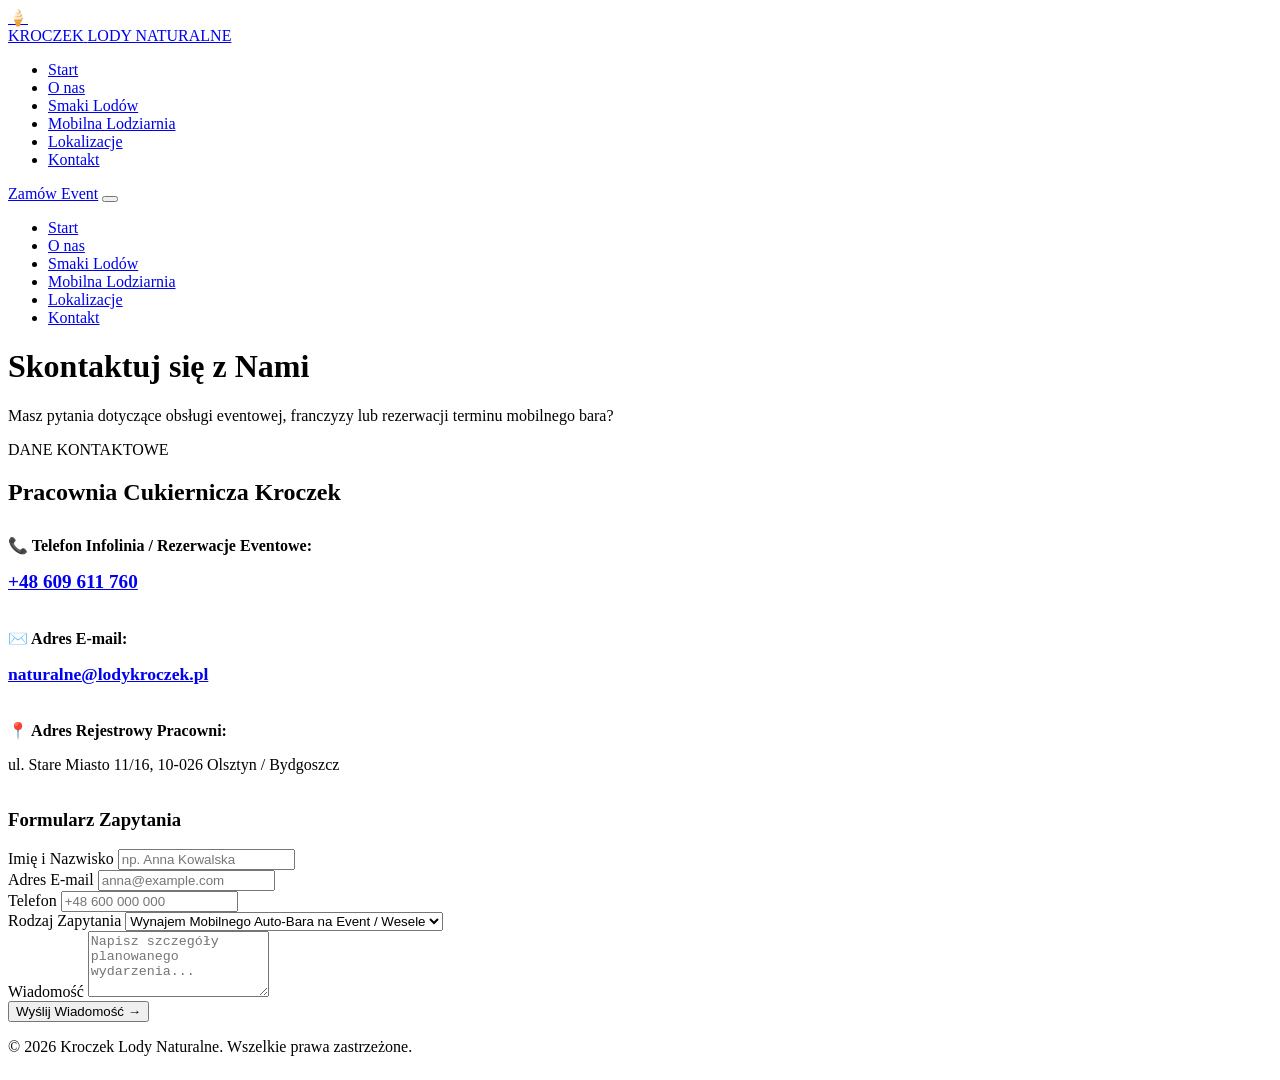
==== kontakt/index.html @ b5b1338e "Directory changes" ====
<!DOCTYPE html>
<html lang="pl">
<head>
    <meta charset="UTF-8">
    <meta name="viewport" content="width=device-width, initial-scale=1.0">
    <title>Kontakt & Rezerwacje | Kroczek Lody Naturalne</title>
    <link rel="preconnect" href="https://fonts.googleapis.com">
    <link rel="preconnect" href="https://fonts.gstatic.com" crossorigin>
    <link href="https://fonts.googleapis.com/css2?family=Plus+Jakarta+Sans:wght@400;500;600;700&family=Outfit:wght@700;800;900&display=swap" rel="stylesheet">
    <link rel="stylesheet" href="styles.css">
    <style>
        html { scroll-behavior: smooth; }
        html, body { overflow-x: hidden; max-width: 100vw; }
        * { word-wrap: break-word; }

        @media (max-width: 480px) {
            .contact-form-box {
                padding: 20px 16px;
                box-shadow: 4px 4px 0px var(--primary-black);
                max-width: 100%;
            }

            .form-group input, 
            .form-group select, 
            .form-group textarea {
                width: 100%;
                max-width: 100%;
            }
        }
    </style>
</head>
<body>

    <header class="header">
        <div class="container header-container">
            <a href="lody-demo/" class="logo">
                <div class="logo-icon-swirl">🍦</div>
                <div class="logo-text">
                    <span class="brand-title">KROCZEK</span>
                    <span class="brand-sub">LODY NATURALNE</span>
                </div>
            </a>
            <nav class="desktop-nav">
                <ul class="nav-list">
                    <li><a href="lody-demo/" class="nav-link">Start</a></li>
                    <li><a href="o-nas/" class="nav-link">O nas</a></li>
                    <li><a href="smaki-lodow/" class="nav-link">Smaki Lodów</a></li>
                    <li><a href="mobilna-lodziarnia/" class="nav-link">Mobilna Lodziarnia</a></li>
                    <li><a href="lokalizacje/" class="nav-link">Lokalizacje</a></li>
                    <li><a href="kontakt/" class="nav-link active">Kontakt</a></li>
                </ul>
            </nav>
            <div class="header-actions">
                <a href="kontakt/" class="btn btn-primary">Zamów Event</a>
                <button class="mobile-toggle" id="mobile-toggle" aria-label="Menu"><span></span><span></span><span></span></button>
            </div>
        </div>
    </header>

    <div class="mobile-nav-drawer" id="mobile-drawer">
        <ul class="mobile-nav-list">
            <li><a href="lody-demo/">Start</a></li>
            <li><a href="o-nas/">O nas</a></li>
            <li><a href="smaki-lodow/">Smaki Lodów</a></li>
            <li><a href="mobilna-lodziarnia/">Mobilna Lodziarnia</a></li>
            <li><a href="lokalizacje/">Lokalizacje</a></li>
            <li><a href="kontakt/">Kontakt</a></li>
        </ul>
    </div>

    <div class="page-header">
        <div class="container">
            <h1>Skontaktuj się z Nami</h1>
            <p>Masz pytania dotyczące obsługi eventowej, franczyzy lub rezerwacji terminu mobilnego bara?</p>
        </div>
    </div>

    <div class="stripe-bar"></div>

    <section class="section">
        <div class="container">
            <div class="grid-2">
                <div>
                    <span class="section-tag">DANE KONTAKTOWE</span>
                    <h2 class="section-title">Pracownia Cukiernicza Kroczek</h2>
                    
                    <div style="margin-top: 30px; display:flex; flex-direction:column; gap:20px;">
                        <div>
                            <strong>📞 Telefon Infolinia / Rezerwacje Eventowe:</strong>
                            <p><a href="tel:+48609611760" style="font-size: 1.2rem; font-weight: 800;">+48 609 611 760</a></p>
                        </div>
                        <div>
                            <strong>✉️ Adres E-mail:</strong>
                            <p><a href="mailto:naturalne@lodykroczek.pl" style="font-size: 1.1rem; font-weight: 700;">naturalne@lodykroczek.pl</a></p>
                        </div>
                        <div>
                            <strong>📍 Adres Rejestrowy Pracowni:</strong>
                            <p>ul. Stare Miasto 11/16, 10-026 Olsztyn / Bydgoszcz</p>
                        </div>
                    </div>
                </div>

                <div class="contact-form-box">
                    <h3>Formularz Zapytania</h3>
                    <form onsubmit="event.preventDefault(); alert('Dziękujemy za wiadomość! Odpowiemy niezwłocznie.');">
                        <div class="form-group">
                            <label>Imię i Nazwisko</label>
                            <input type="text" placeholder="np. Anna Kowalska" required>
                        </div>
                        <div class="form-group">
                            <label>Adres E-mail</label>
                            <input type="email" placeholder="anna@example.com" required>
                        </div>
                        <div class="form-group">
                            <label>Telefon</label>
                            <input type="tel" placeholder="+48 600 000 000">
                        </div>
                        <div class="form-group">
                            <label>Rodzaj Zapytania</label>
                            <select>
                                <option>Wynajem Mobilnego Auto-Bara na Event / Wesele</option>
                                <option>Piknik Firmowy B2B</option>
                                <option>Pytanie o Punkty Stacjonarne</option>
                                <option>Inne</option>
                            </select>
                        </div>
                        <div class="form-group">
                            <label>Wiadomość</label>
                            <textarea rows="4" placeholder="Napisz szczegóły planowanego wydarzenia..." required></textarea>
                        </div>
                        <button type="submit" class="btn btn-primary w-full">Wyślij Wiadomość →</button>
                    </form>
                </div>
            </div>
        </div>
    </section>

    <footer class="footer">
        <div class="container">
            <div class="footer-bottom">
                <p>&copy; 2026 Kroczek Lody Naturalne. Wszelkie prawa zastrzeżone.</p>
            </div>
        </div>
    </footer>

    <script src="script.js"></script>
</body>
</html>
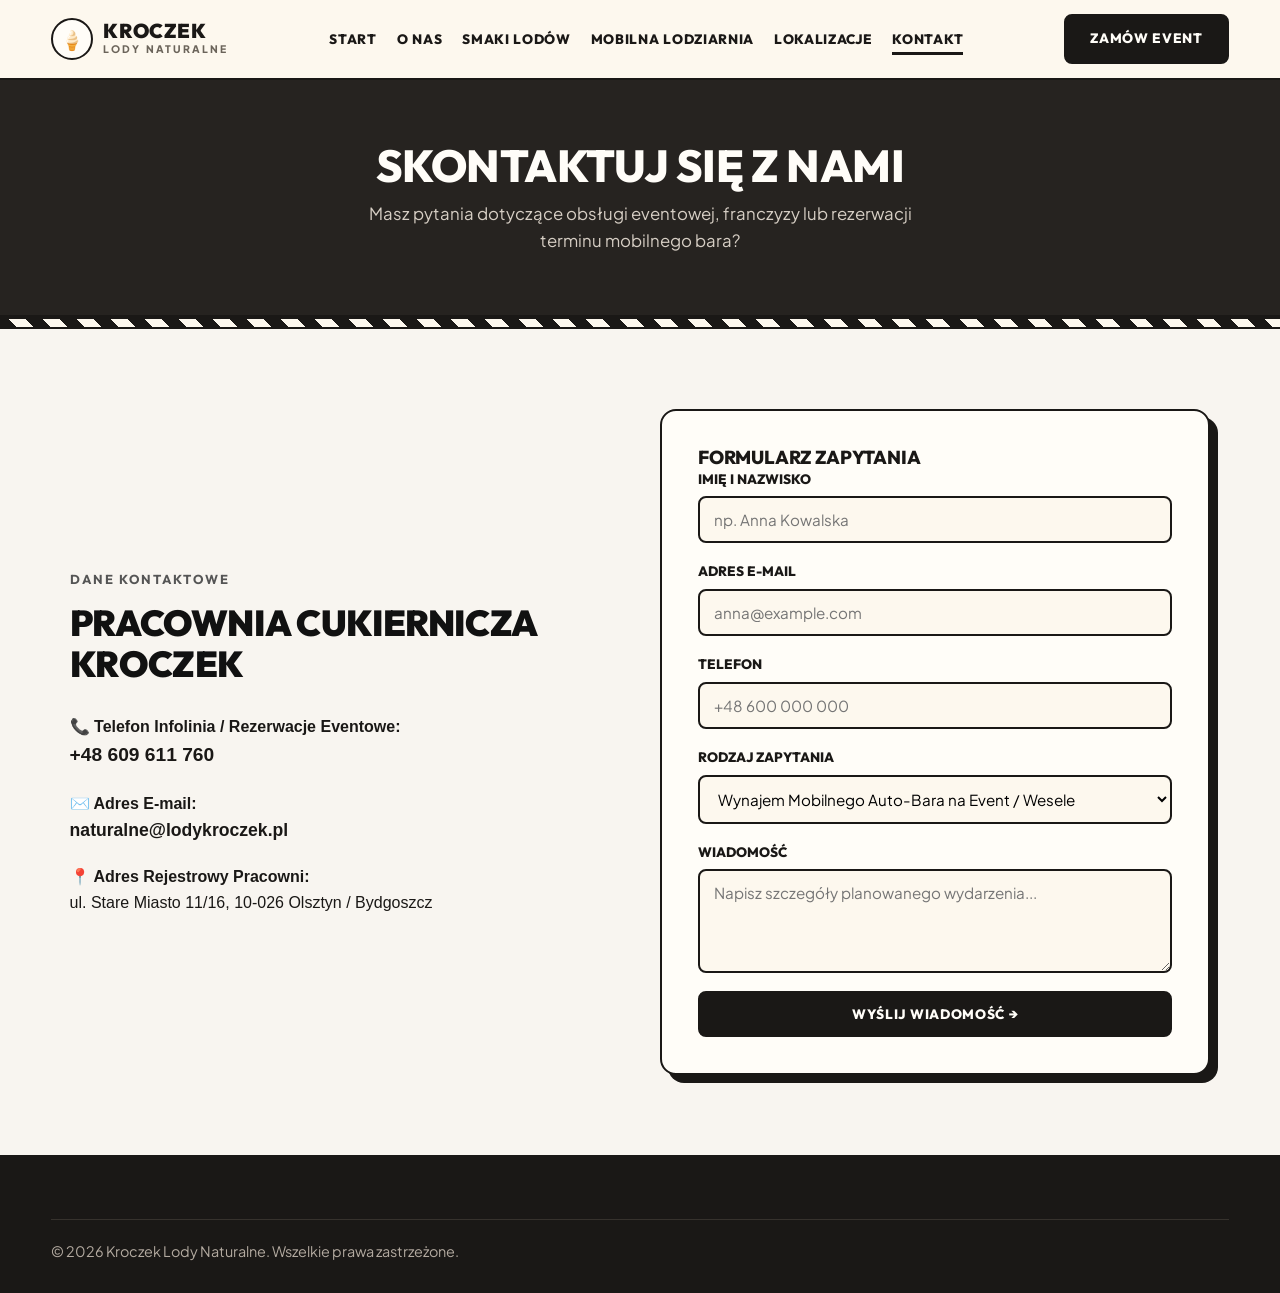
==== commit ee4f72d1: "CSS fix" ====
--- a/kontakt/index.html
+++ b/kontakt/index.html
@@ -7,7 +7,7 @@
     <link rel="preconnect" href="https://fonts.googleapis.com">
     <link rel="preconnect" href="https://fonts.gstatic.com" crossorigin>
     <link href="https://fonts.googleapis.com/css2?family=Plus+Jakarta+Sans:wght@400;500;600;700&family=Outfit:wght@700;800;900&display=swap" rel="stylesheet">
-    <link rel="stylesheet" href="styles.css">
+    <link rel="stylesheet" href="../styles.css">
     <style>
         html { scroll-behavior: smooth; }
         html, body { overflow-x: hidden; max-width: 100vw; }
@@ -33,7 +33,7 @@
 
     <header class="header">
         <div class="container header-container">
-            <a href="lody-demo/" class="logo">
+            <a href="../" class="logo">
                 <div class="logo-icon-swirl">🍦</div>
                 <div class="logo-text">
                     <span class="brand-title">KROCZEK</span>
@@ -42,7 +42,7 @@
             </a>
             <nav class="desktop-nav">
                 <ul class="nav-list">
-                    <li><a href="lody-demo/" class="nav-link">Start</a></li>
+                    <li><a href="../" class="nav-link">Start</a></li>
                     <li><a href="o-nas/" class="nav-link">O nas</a></li>
                     <li><a href="smaki-lodow/" class="nav-link">Smaki Lodów</a></li>
                     <li><a href="mobilna-lodziarnia/" class="nav-link">Mobilna Lodziarnia</a></li>
@@ -59,7 +59,7 @@
 
     <div class="mobile-nav-drawer" id="mobile-drawer">
         <ul class="mobile-nav-list">
-            <li><a href="lody-demo/">Start</a></li>
+            <li><a href="../">Start</a></li>
             <li><a href="o-nas/">O nas</a></li>
             <li><a href="smaki-lodow/">Smaki Lodów</a></li>
             <li><a href="mobilna-lodziarnia/">Mobilna Lodziarnia</a></li>
--- a/styles.css
+++ b/styles.css
@@ -0,0 +1,912 @@
+:root {
+    --primary-black: #1A1816;
+    --dark-charcoal: #262320;
+    --muted-grey: #6B645A;
+    --light-grey-bg: #F7EFE2;
+    --cream-bg: #FAF3E5;
+    --body-bg: #FDF8EE;
+    --pure-white: #FFFDF8;
+    --border-color: #1A1816;
+    --accent-raspberry: #9E1B32;
+    
+    --accent-stripe: repeating-linear-gradient(45deg, #1A1816, #1A1816 12px, #FDF8EE 12px, #FDF8EE 24px);
+
+    --font-heading: 'Outfit', -apple-system, sans-serif;
+    --font-body: 'Plus Jakarta Sans', -apple-system, sans-serif;
+
+    --shadow-sm: 0 4px 12px rgba(26, 24, 22, 0.05);
+    --shadow-md: 0 12px 30px rgba(26, 24, 22, 0.10);
+    --shadow-lg: 0 24px 50px rgba(26, 24, 22, 0.16);
+
+    --radius-sm: 8px;
+    --radius-md: 16px;
+    --radius-lg: 24px;
+    --radius-full: 9999px;
+
+    --transition: all 0.25s cubic-bezier(0.16, 1, 0.3, 1);
+}
+
+*, *::before, *::after {
+    box-sizing: border-box;
+    margin: 0;
+    padding: 0;
+}
+
+html {
+    scroll-behavior: smooth;
+}
+
+body {
+    font-family: var(--font-body);
+    background-color: var(--body-bg);
+    color: var(--primary-black);
+    line-height: 1.6;
+    font-size: 16px;
+    overflow-x: hidden;
+}
+
+h1, h2, h3, h4, h5, h6 {
+    font-family: var(--font-heading);
+    font-weight: 800;
+    color: var(--primary-black);
+    line-height: 1.15;
+    text-transform: uppercase;
+    letter-spacing: -0.01em;
+}
+
+a {
+    text-decoration: none;
+    color: inherit;
+    transition: var(--transition);
+}
+
+img {
+    max-width: 100%;
+    height: auto;
+    display: block;
+}
+
+.container {
+    width: 92%;
+    max-width: 1280px;
+    margin: 0 auto;
+}
+
+.section {
+    padding: 90px 0;
+}
+
+.text-center { text-align: center; }
+.mt-4 { margin-top: 1.5rem; }
+.mt-5 { margin-top: 2.5rem; }
+.w-full { width: 100%; }
+
+.stripe-bar {
+    height: 12px;
+    background: var(--accent-stripe);
+    width: 100%;
+    border-top: 2px solid var(--primary-black);
+    border-bottom: 2px solid var(--primary-black);
+}
+
+.btn {
+    display: inline-flex;
+    align-items: center;
+    justify-content: center;
+    padding: 12px 24px;
+    font-family: var(--font-heading);
+    font-weight: 800;
+    font-size: 0.85rem;
+    text-transform: uppercase;
+    letter-spacing: 0.05em;
+    border-radius: var(--radius-sm);
+    border: 2px solid var(--primary-black);
+    cursor: pointer;
+    transition: var(--transition);
+    white-space: nowrap;
+    gap: 8px;
+}
+
+.btn-primary {
+    background-color: var(--primary-black);
+    color: var(--pure-white);
+}
+
+.btn-primary:hover {
+    background-color: #332E2A;
+    transform: translateY(-2px);
+    box-shadow: 0 6px 16px rgba(26,24,22,0.2);
+}
+
+.btn-outline {
+    background-color: var(--pure-white);
+    color: var(--primary-black);
+}
+
+.btn-outline:hover {
+    background-color: var(--primary-black);
+    color: var(--pure-white);
+}
+
+.btn-lg {
+    padding: 16px 36px;
+    font-size: 1rem;
+}
+
+.btn-sm {
+    padding: 8px 16px;
+    font-size: 0.8rem;
+}
+
+.header {
+    position: sticky;
+    top: 0;
+    z-index: 1000;
+    background: var(--body-bg);
+    border-bottom: 2px solid var(--primary-black);
+    padding: 14px 0;
+}
+
+.header-container {
+    display: flex;
+    align-items: center;
+    justify-content: space-between;
+    gap: 20px;
+}
+
+.logo {
+    display: flex;
+    align-items: center;
+    gap: 10px;
+    flex-shrink: 0;
+}
+
+.logo-icon-swirl {
+    width: 42px;
+    height: 42px;
+    border: 2px solid var(--primary-black);
+    border-radius: 50%;
+    display: flex;
+    align-items: center;
+    justify-content: center;
+    background: var(--pure-white);
+    font-size: 1.2rem;
+    flex-shrink: 0;
+}
+
+.logo-text {
+    display: flex;
+    flex-direction: column;
+    justify-content: center;
+}
+
+.brand-title {
+    font-family: var(--font-heading);
+    font-weight: 900;
+    font-size: 1.25rem;
+    line-height: 1;
+    letter-spacing: 0.02em;
+    white-space: nowrap;
+}
+
+.brand-sub {
+    font-size: 0.65rem;
+    font-weight: 800;
+    letter-spacing: 0.2em;
+    color: var(--muted-grey);
+    white-space: nowrap;
+}
+
+.desktop-nav {
+    display: flex;
+    align-items: center;
+}
+
+.desktop-nav .nav-list {
+    display: flex;
+    align-items: center;
+    gap: 20px;
+    list-style: none;
+    margin: 0;
+    padding: 0;
+}
+
+.desktop-nav .nav-list li {
+    display: flex;
+    align-items: center;
+}
+
+.nav-link {
+    font-family: var(--font-heading);
+    font-weight: 800;
+    font-size: 0.85rem;
+    text-transform: uppercase;
+    letter-spacing: 0.05em;
+    color: var(--primary-black);
+    padding: 6px 0;
+    position: relative;
+    white-space: nowrap;
+    display: inline-block;
+    line-height: 1.2;
+}
+
+.nav-link::after {
+    content: '';
+    position: absolute;
+    bottom: -2px;
+    left: 0;
+    width: 0;
+    height: 3px;
+    background: var(--primary-black);
+    transition: var(--transition);
+}
+
+.nav-link:hover::after, .nav-link.active::after {
+    width: 100%;
+}
+
+.header-actions {
+    display: flex;
+    align-items: center;
+    gap: 12px;
+    flex-shrink: 0;
+}
+
+.mobile-toggle {
+    display: none;
+    background: none;
+    border: none;
+    cursor: pointer;
+    flex-direction: column;
+    gap: 5px;
+    padding: 4px;
+}
+
+.mobile-toggle span {
+    width: 26px;
+    height: 3px;
+    background: var(--primary-black);
+    border-radius: 2px;
+}
+
+.mobile-nav-drawer {
+    display: none;
+    position: fixed;
+    top: 72px;
+    left: 0;
+    right: 0;
+    background: var(--body-bg);
+    border-bottom: 3px solid var(--primary-black);
+    padding: 24px;
+    z-index: 999;
+    box-shadow: var(--shadow-lg);
+}
+
+.mobile-nav-drawer.open {
+    display: block;
+}
+
+.mobile-nav-list {
+    list-style: none;
+    display: flex;
+    flex-direction: column;
+    gap: 16px;
+}
+
+.mobile-nav-list a {
+    font-family: var(--font-heading);
+    font-weight: 800;
+    font-size: 1.1rem;
+    text-transform: uppercase;
+}
+
+.hero {
+    position: relative;
+    background: var(--body-bg);
+    padding: 80px 0 100px 0;
+    border-bottom: 2px solid var(--primary-black);
+    overflow: hidden;
+    min-height: 520px;
+}
+
+.hero-diagonal-bg {
+    position: absolute;
+    top: 0;
+    right: 0;
+    width: 54%;
+    height: 100%;
+    background: url('assets/ice_cream_bg.jpg') center/cover no-repeat;
+    clip-path: polygon(25% 0, 100% 0, 100% 100%, 0% 100%);
+    z-index: 1;
+}
+
+.hero-container {
+    position: relative;
+    z-index: 2;
+    display: grid;
+    grid-template-columns: 1.05fr 0.95fr;
+    gap: 50px;
+    align-items: center;
+}
+
+.hero-tag {
+    display: inline-block;
+    background: var(--primary-black);
+    color: var(--pure-white);
+    padding: 6px 16px;
+    font-family: var(--font-heading);
+    font-weight: 800;
+    font-size: 0.8rem;
+    letter-spacing: 0.15em;
+    margin-bottom: 20px;
+    border-radius: var(--radius-sm);
+}
+
+.hero-title {
+    font-size: 3.5rem;
+    letter-spacing: -0.02em;
+    margin-bottom: 20px;
+    line-height: 1.05;
+}
+
+.hero-title .highlight-box {
+    background: var(--primary-black);
+    color: var(--pure-white);
+    padding: 0 12px;
+    display: inline-block;
+}
+
+.hero-subtitle {
+    font-size: 1.1rem;
+    color: var(--muted-grey);
+    margin-bottom: 32px;
+    max-width: 90%;
+    font-weight: 500;
+}
+
+.hero-actions {
+    display: flex;
+    gap: 16px;
+    margin-bottom: 30px;
+}
+
+.hero-icecream-badge-card {
+    position: relative;
+    border: 3px solid var(--primary-black);
+    border-radius: var(--radius-md);
+    background: var(--primary-black);
+    color: var(--pure-white);
+    padding: 24px 30px;
+    box-shadow: 8px 8px 0px var(--primary-black);
+    max-width: 380px;
+    margin-left: auto;
+}
+
+.badge-content span {
+    font-size: 0.8rem;
+    font-weight: 800;
+    color: #F7EFE2;
+    display: block;
+    margin-bottom: 8px;
+    letter-spacing: 0.05em;
+}
+
+.badge-content h3 {
+    color: var(--pure-white);
+    font-size: 1.25rem;
+    line-height: 1.3;
+}
+
+.page-header {
+    background: var(--dark-charcoal);
+    color: var(--pure-white);
+    padding: 60px 0;
+    text-align: center;
+    border-bottom: 2px solid var(--primary-black);
+}
+
+.page-header h1 {
+    color: var(--pure-white);
+    font-size: 2.8rem;
+    margin-bottom: 10px;
+}
+
+.page-header p {
+    color: #D6CEC4;
+    font-size: 1.05rem;
+    max-width: 600px;
+    margin: 0 auto;
+}
+
+.section-header { margin-bottom: 50px; }
+
+.section-tag {
+    font-family: var(--font-heading);
+    font-weight: 800;
+    font-size: 0.85rem;
+    letter-spacing: 0.2em;
+    color: var(--muted-grey);
+    display: block;
+    margin-bottom: 8px;
+}
+
+.section-title { font-size: 2.5rem; }
+
+.grid-3 {
+    display: grid;
+    grid-template-columns: repeat(3, 1fr);
+    gap: 32px;
+}
+
+.grid-2 {
+    display: grid;
+    grid-template-columns: 1fr 1fr;
+    gap: 40px;
+    align-items: center;
+}
+
+.feature-card {
+    border: 2px solid var(--primary-black);
+    border-radius: var(--radius-md);
+    padding: 36px;
+    background: var(--pure-white);
+    box-shadow: 6px 6px 0px var(--primary-black);
+}
+
+.feature-card h3 { font-size: 1.35rem; margin-bottom: 12px; }
+.feature-card p { color: var(--muted-grey); font-size: 0.95rem; }
+
+.flavor-filters {
+    display: flex;
+    gap: 10px;
+    flex-wrap: wrap;
+    margin-bottom: 40px;
+}
+
+.filter-btn {
+    border: 2px solid var(--primary-black);
+    background: var(--pure-white);
+    color: var(--primary-black);
+    padding: 10px 22px;
+    font-family: var(--font-heading);
+    font-weight: 800;
+    font-size: 0.85rem;
+    letter-spacing: 0.05em;
+    cursor: pointer;
+    transition: var(--transition);
+    border-radius: var(--radius-sm);
+}
+
+.filter-btn.active, .filter-btn:hover {
+    background: var(--primary-black);
+    color: var(--pure-white);
+}
+
+.flavors-grid {
+    display: grid;
+    grid-template-columns: repeat(3, 1fr);
+    gap: 32px;
+    position: relative;
+    z-index: 2;
+}
+
+.flavor-card {
+    border: 2px solid var(--primary-black);
+    border-radius: var(--radius-md);
+    background: var(--pure-white);
+    overflow: hidden;
+    transition: var(--transition);
+}
+
+.flavor-image-wrap {
+    height: 240px; 
+    position: relative;
+    overflow: hidden;
+    border-bottom: 2px solid var(--primary-black);
+}
+
+.flavor-img {
+    width: 100%;
+    height: 100%;
+    object-fit: cover;
+    transition: transform 0.4s ease;
+}
+
+.flavor-card:hover {
+    transform: translateY(-6px);
+    box-shadow: 8px 8px 0px var(--primary-black);
+}
+
+.flavor-card:hover .flavor-img {
+    transform: scale(1.05);
+}
+
+.flavor-header-stripe {
+    height: 120px;
+    background: var(--light-grey-bg);
+    display: flex;
+    align-items: center;
+    justify-content: center;
+    border-bottom: 2px solid var(--primary-black);
+    position: relative;
+}
+
+.flavor-emoji { font-size: 3.5rem; }
+
+.flavor-badge-tag {
+    position: absolute;
+    top: 16px;
+    left: 16px;
+    background: var(--primary-black);
+    color: var(--pure-white);
+    font-size: 0.75rem;
+    font-weight: 800;
+    padding: 6px 12px;
+    letter-spacing: 0.1em;
+    z-index: 2;
+    border-radius: var(--radius-sm);
+}
+
+.flavor-body { padding: 24px; }
+.flavor-body h4 { font-size: 1.25rem; margin-bottom: 8px; }
+.flavor-body p { color: var(--muted-grey); font-size: 0.9rem; margin-bottom: 16px; }
+
+.location-box {
+    border: 2px solid var(--primary-black);
+    border-radius: var(--radius-md);
+    padding: 28px;
+    background: var(--pure-white);
+    margin-bottom: 20px;
+}
+
+.location-box h4 { font-size: 1.25rem; margin-bottom: 6px; }
+.location-address { color: var(--muted-grey); font-size: 0.95rem; margin-bottom: 12px; }
+
+.contact-form-box {
+    border: 2px solid var(--primary-black);
+    border-radius: var(--radius-md);
+    padding: 36px;
+    background: var(--pure-white);
+    box-shadow: 8px 8px 0px var(--primary-black);
+}
+
+.form-group {
+    display: flex;
+    flex-direction: column;
+    gap: 6px;
+    margin-bottom: 18px;
+}
+
+.form-group label {
+    font-family: var(--font-heading);
+    font-weight: 800;
+    font-size: 0.85rem;
+    text-transform: uppercase;
+}
+
+@media (max-width: 480px) {
+    .contact-form-box {
+        padding: 20px 16px;
+        box-shadow: 4px 4px 0px var(--primary-black);
+        max-width: 100%;
+    }
+
+    .form-group input, 
+    .form-group select, 
+    .form-group textarea {
+        width: 100%;
+        max-width: 100%;
+    }
+}
+
+.form-group input, .form-group select, .form-group textarea {
+    padding: 12px 14px;
+    border: 2px solid var(--primary-black);
+    border-radius: var(--radius-sm);
+    font-family: var(--font-body);
+    font-size: 0.95rem;
+    outline: none;
+    background: var(--body-bg);
+}
+
+.footer {
+    background: var(--primary-black);
+    color: var(--pure-white);
+    padding: 60px 0 30px 0;
+    border-top: 4px solid var(--primary-black);
+}
+
+.footer-grid {
+    display: grid;
+    grid-template-columns: 1.2fr repeat(3, 1fr);
+    gap: 40px;
+    margin-bottom: 40px;
+}
+
+.footer h4 { color: var(--pure-white); font-size: 1.1rem; margin-bottom: 16px; }
+.footer p { color: #B3AAA0; font-size: 0.9rem; }
+
+.footer ul {
+    list-style: none;
+    display: flex;
+    flex-direction: column;
+    gap: 10px;
+}
+
+.footer a { color: #B3AAA0; font-size: 0.9rem; }
+.footer a:hover { color: var(--pure-white); }
+
+.footer-bottom {
+    border-top: 1px solid #36322D;
+    padding-top: 20px;
+    display: flex;
+    justify-content: space-between;
+    color: #8C8377;
+    font-size: 0.85rem;
+}
+
+@media (max-width: 1180px) {
+    .desktop-nav { display: none; }
+    .mobile-toggle { display: flex; }
+    .hero-container, .grid-2 { grid-template-columns: 1fr; }
+    .hero-diagonal-bg { display: none; }
+    .flavors-grid, .grid-3, .footer-grid { grid-template-columns: 1fr; }
+    .hero-title { font-size: 2.6rem; }
+    
+    .hero {
+        background: url('assets/ice_cream_bg.jpg') center/cover no-repeat;
+    }
+    
+    .hero::before {
+        content: '';
+        position: absolute;
+        top: 0; 
+        left: 0;
+        width: 100%; 
+        height: 100%;
+        background: rgba(253, 248, 238, 0.85);
+        z-index: 1;
+    }
+}
+
+.section {
+    position: relative;
+    background-color: #F8F5F0;
+    padding: 80px 20px;
+    font-family: 'Segoe UI', Tahoma, Geneva, Verdana, sans-serif;
+    overflow: hidden;
+}
+
+.container {
+    max-width: 1200px;
+    margin: 0 auto;
+}
+
+.section-header {
+    margin-bottom: 60px;
+}
+
+.text-center {
+    text-align: center;
+}
+
+.section-tag {
+    font-size: 13px;
+    font-weight: 700;
+    color: #555;
+    letter-spacing: 2px;
+    display: block;
+    margin-bottom: 12px;
+}
+
+.section-title {
+    font-size: 36px;
+    font-weight: 900;
+    color: #111;
+    margin: 0;
+    text-transform: uppercase;
+}
+
+.grid-3 {
+    display: grid;
+    grid-template-columns: repeat(3, 1fr);
+    gap: 40px;
+}
+
+.feature-card {
+    position: relative;
+    background: #ffffff;
+    padding: 40px 30px;
+    border-radius: 16px;
+    border: 3px solid #111;
+    box-shadow: 12px 12px 0px #111; 
+    z-index: 1;
+    transition: transform 0.2s ease;
+}
+
+.feature-card:hover {
+    transform: translate(-4px, -4px);
+    box-shadow: 16px 16px 0px #111; 
+}
+
+.feature-card h3 {
+    font-size: 18px;
+    font-weight: 800;
+    margin-top: 0;
+    margin-bottom: 15px;
+    color: #111;
+    text-transform: uppercase;
+    line-height: 1.4;
+}
+
+.feature-card p {
+    color: #666;
+    font-size: 15px;
+    line-height: 1.6;
+    margin: 0;
+}
+
+.floating-img {
+    position: absolute;
+    z-index: 10;
+    pointer-events: none;
+}
+
+.img-milk {
+    left: -90px;
+    bottom: -100px;
+    width: 165px;
+    height: 250px;
+    object-fit: contain;
+    top: auto;
+    transform: none;
+}
+
+.img-medal {
+    right: -30px;
+    bottom: -30px;
+    width: 90px;
+    z-index: 15; 
+}
+
+.img-vegetables {
+    right: -85px;
+    bottom: -30px;
+    top: auto;
+    transform: none;
+    width: 135px; 
+}
+
+@media (max-width: 992px) {
+    .grid-3 {
+        grid-template-columns: 1fr;
+        gap: 60px;
+        max-width: 500px;
+        margin: 0 auto;
+    }
+
+    .img-vegetables {
+        right: -45px;
+        bottom: -40px;
+        width: 140px;
+    }
+    
+    .img-milk {
+        left: -40px;
+        width: 120px;
+        bottom: -60px;
+        height: auto;
+    }
+}
+
+.floating-bg {
+    position: absolute;
+    z-index: 1;
+    pointer-events: none;
+}
+
+.bg-pistachio-1 {
+    left: -40px;
+    top: 15%;
+    width: 180px;
+    transform: rotate(-15deg);
+}
+
+.bg-pistachio-2 {
+    left: 20px;
+    top: 45%;
+    width: 120px;
+    transform: rotate(25deg);
+    opacity: 0.8;
+}
+
+.bg-caramel {
+    left: -20px;
+    bottom: -30px;
+    width: 220px;
+    transform: rotate(10deg);
+}
+
+.bg-raspberry {
+    right: -20px;
+    top: 8%;
+    width: 190px;
+    transform: rotate(15deg);
+}
+
+.bg-icecream-drawn {
+    right: -50px;
+    bottom: -40px;
+    width: 280px;
+    transform: rotate(-12deg);
+    mix-blend-mode: multiply;
+    opacity: 0.7;
+}
+
+@media (max-width: 1180px) {
+    .flavors-grid { 
+        grid-template-columns: 1fr; 
+        max-width: 500px;
+        margin: 0 auto;
+    }
+    .bg-pistachio-1 { left: -80px; width: 140px; }
+    .bg-raspberry { right: -60px; width: 140px; }
+    .bg-icecream-drawn { right: -60px; bottom: 0; width: 200px; }
+}
+
+@media (max-width: 768px) {
+    .hero-title {
+        font-size: 2.2rem;
+    }
+
+    .hero-subtitle {
+        max-width: 100%;
+    }
+
+    .hero-actions {
+        flex-direction: column;
+        width: 100%;
+    }
+
+    .hero-actions .btn {
+        width: 100%;
+    }
+
+    .floating-img, 
+    .floating-bg {
+        display: none;
+    }
+
+    .feature-card {
+        padding: 24px 18px;
+        box-shadow: 6px 6px 0px var(--primary-black);
+    }
+
+    .feature-card:hover {
+        transform: none;
+        box-shadow: 6px 6px 0px var(--primary-black);
+    }
+}
+
+@media (max-width: 480px) {
+    .hero-title {
+        font-size: 1.75rem;
+    }
+
+    .section-title {
+        font-size: 1.8rem;
+    }
+
+    .container {
+        width: 95%;
+        padding: 0 10px;
+    }
+}
+
+@media (min-width: 1400px) {
+    .bg-pistachio-1 { left: calc(50% - 900px); }
+    .bg-pistachio-2 { left: calc(50% - 900px); }
+    .bg-caramel { left: calc(50% - 900px); }
+    .bg-raspberry { right: calc(50% - 900px); }
+    .bg-icecream-drawn { right: calc(50% - 900px); }
+}
